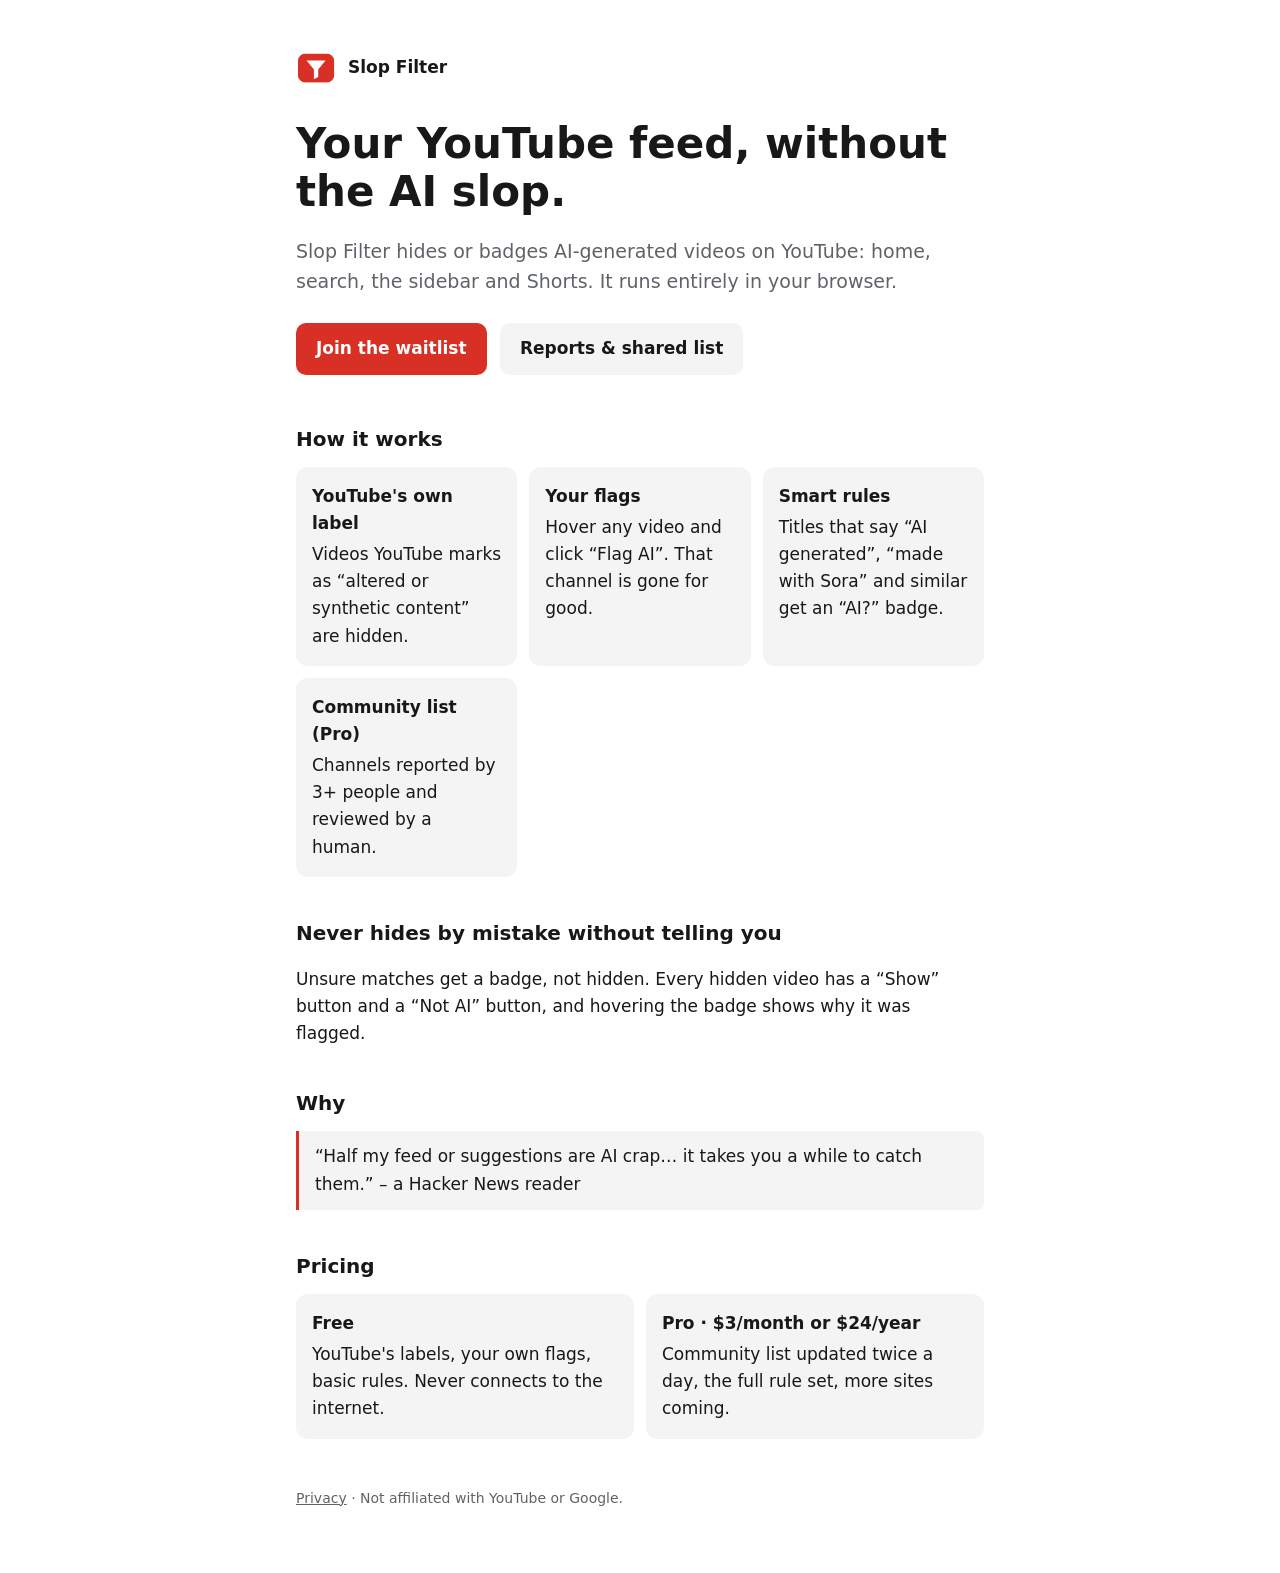
==== site/index.html @ 5c4ff8c9 "Redesign UI, page pill, community repo split, live-test fixes" ====
<!doctype html>
<html lang="en">
<head>
  <meta charset="utf-8">
  <meta name="viewport" content="width=device-width, initial-scale=1">
  <title>Slop Filter – hide AI-generated YouTube videos</title>
  <meta name="description" content="A browser extension that hides or badges AI-generated videos on YouTube. Runs entirely in your browser.">
  <link rel="icon" href="icon.png">
  <link rel="stylesheet" href="style.css">
</head>
<body>
<main>
  <header><img src="icon.png" alt=""><strong>Slop Filter</strong></header>

  <h1>Your YouTube feed, without the AI slop.</h1>
  <p class="lead">Slop Filter hides or badges AI-generated videos on YouTube: home, search, the sidebar and Shorts. It runs entirely in your browser.</p>
  <p>
    <!-- Replace with store links after publishing, and with your Google Form link for the waitlist. -->
    <a class="cta" href="WAITLIST_FORM_URL">Join the waitlist</a>
    <a class="cta secondary" href="https://github.com/MohamedAchich/Slop-Filter-Community">Reports &amp; shared list</a>
  </p>

  <h2>How it works</h2>
  <div class="grid">
    <div class="card"><b>YouTube's own label</b>Videos YouTube marks as “altered or synthetic content” are hidden.</div>
    <div class="card"><b>Your flags</b>Hover any video and click “Flag AI”. That channel is gone for good.</div>
    <div class="card"><b>Smart rules</b>Titles that say “AI generated”, “made with Sora” and similar get an “AI?” badge.</div>
    <div class="card"><b>Community list (Pro)</b>Channels reported by 3+ people and reviewed by a human.</div>
  </div>

  <h2>Never hides by mistake without telling you</h2>
  <p>Unsure matches get a badge, not hidden. Every hidden video has a “Show” button and a “Not AI” button, and hovering the badge shows why it was flagged.</p>

  <h2>Why</h2>
  <blockquote>“Half my feed or suggestions are AI crap… it takes you a while to catch them.” – a Hacker News reader</blockquote>

  <h2>Pricing</h2>
  <div class="grid">
    <div class="card"><b>Free</b>YouTube's labels, your own flags, basic rules. Never connects to the internet.</div>
    <div class="card"><b>Pro · $3/month or $24/year</b>Community list updated twice a day, the full rule set, more sites coming.</div>
  </div>

  <footer>
    <a href="privacy.html">Privacy</a> · Not affiliated with YouTube or Google.
  </footer>
</main>
</body>
</html>
---- site/style.css ----
:root { --bg:#fff; --text:#18181b; --muted:#5f6368; --card:#f4f4f5; --accent:#d93025; color-scheme: light dark; }
@media (prefers-color-scheme: dark) { :root { --bg:#141416; --text:#f4f4f5; --muted:#a1a1aa; --card:#222226; --accent:#f28b82; } }
* { box-sizing: border-box; }
body { margin:0; background:var(--bg); color:var(--text); font:17px/1.6 system-ui,-apple-system,"Segoe UI",Roboto,sans-serif; }
main { max-width: 720px; margin: 0 auto; padding: 48px 16px 64px; }
header { display:flex; align-items:center; gap:12px; margin-bottom:32px; }
header img { width:40px; height:40px; }
h1 { font-size: clamp(28px, 6vw, 42px); line-height:1.15; margin: 0 0 16px; }
h2 { font-size: 20px; margin: 40px 0 12px; }
p, li { color: var(--text); }
.lead { font-size: 19px; color: var(--muted); }
.cta { display:inline-block; margin: 8px 8px 8px 0; padding: 12px 20px; border-radius: 10px; background: var(--accent); color: #fff; font-weight: 600; text-decoration: none; }
.cta.secondary { background: var(--card); color: var(--text); }
.grid { display:grid; grid-template-columns: repeat(auto-fit, minmax(200px, 1fr)); gap: 12px; }
.card { background: var(--card); border-radius: 12px; padding: 16px; }
.card b { display:block; margin-bottom: 4px; }
blockquote { margin: 0; padding: 12px 16px; border-left: 3px solid var(--accent); background: var(--card); border-radius: 0 8px 8px 0; }
footer { margin-top: 48px; color: var(--muted); font-size: 14px; }
a { color: inherit; }
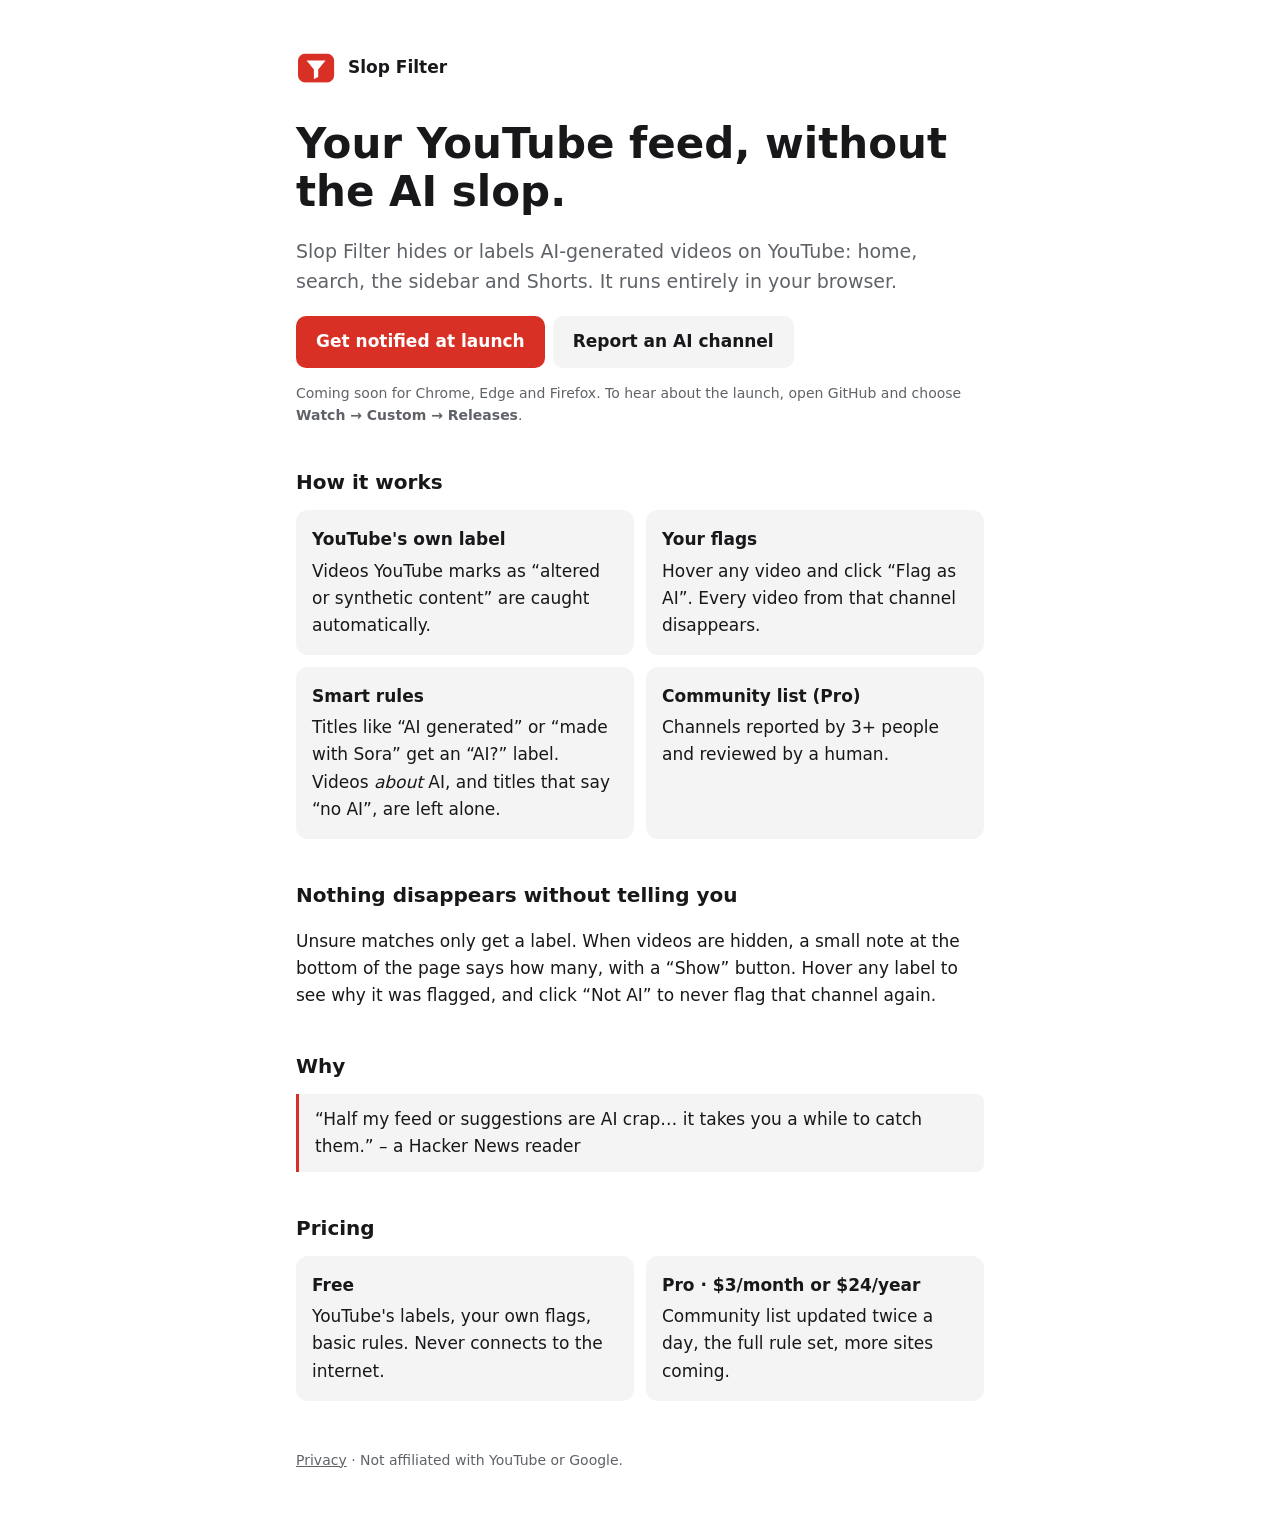
==== commit 14196880: "Landing page: current wording, launch notify link, layout" ====
--- a/site/index.html
+++ b/site/index.html
@@ -4,7 +4,7 @@
   <meta charset="utf-8">
   <meta name="viewport" content="width=device-width, initial-scale=1">
   <title>Slop Filter – hide AI-generated YouTube videos</title>
-  <meta name="description" content="A browser extension that hides or badges AI-generated videos on YouTube. Runs entirely in your browser.">
+  <meta name="description" content="A browser extension that hides or labels AI-generated videos on YouTube. Runs entirely in your browser.">
   <link rel="icon" href="icon.png">
   <link rel="stylesheet" href="style.css">
 </head>
@@ -13,23 +13,24 @@
   <header><img src="icon.png" alt=""><strong>Slop Filter</strong></header>
 
   <h1>Your YouTube feed, without the AI slop.</h1>
-  <p class="lead">Slop Filter hides or badges AI-generated videos on YouTube: home, search, the sidebar and Shorts. It runs entirely in your browser.</p>
-  <p>
-    <!-- Replace with store links after publishing, and with your Google Form link for the waitlist. -->
-    <a class="cta" href="WAITLIST_FORM_URL">Join the waitlist</a>
-    <a class="cta secondary" href="https://github.com/MohamedAchich/Slop-Filter-Community">Reports &amp; shared list</a>
+  <p class="lead">Slop Filter hides or labels AI-generated videos on YouTube: home, search, the sidebar and Shorts. It runs entirely in your browser.</p>
+  <p class="actions">
+    <!-- At launch: replace the first link with the store links (Chrome, Edge, Firefox). -->
+    <a class="cta" href="https://github.com/MohamedAchich/Slop-Filter-Community">Get notified at launch</a>
+    <a class="cta secondary" href="https://github.com/MohamedAchich/Slop-Filter-Community">Report an AI channel</a>
   </p>
+  <p class="note">Coming soon for Chrome, Edge and Firefox. To hear about the launch, open GitHub and choose <b>Watch → Custom → Releases</b>.</p>
 
   <h2>How it works</h2>
   <div class="grid">
-    <div class="card"><b>YouTube's own label</b>Videos YouTube marks as “altered or synthetic content” are hidden.</div>
-    <div class="card"><b>Your flags</b>Hover any video and click “Flag AI”. That channel is gone for good.</div>
-    <div class="card"><b>Smart rules</b>Titles that say “AI generated”, “made with Sora” and similar get an “AI?” badge.</div>
+    <div class="card"><b>YouTube's own label</b>Videos YouTube marks as “altered or synthetic content” are caught automatically.</div>
+    <div class="card"><b>Your flags</b>Hover any video and click “Flag as AI”. Every video from that channel disappears.</div>
+    <div class="card"><b>Smart rules</b>Titles like “AI generated” or “made with Sora” get an “AI?” label. Videos <em>about</em> AI, and titles that say “no AI”, are left alone.</div>
     <div class="card"><b>Community list (Pro)</b>Channels reported by 3+ people and reviewed by a human.</div>
   </div>
 
-  <h2>Never hides by mistake without telling you</h2>
-  <p>Unsure matches get a badge, not hidden. Every hidden video has a “Show” button and a “Not AI” button, and hovering the badge shows why it was flagged.</p>
+  <h2>Nothing disappears without telling you</h2>
+  <p>Unsure matches only get a label. When videos are hidden, a small note at the bottom of the page says how many, with a “Show” button. Hover any label to see why it was flagged, and click “Not AI” to never flag that channel again.</p>
 
   <h2>Why</h2>
   <blockquote>“Half my feed or suggestions are AI crap… it takes you a while to catch them.” – a Hacker News reader</blockquote>
--- a/site/style.css
+++ b/site/style.css
@@ -1,5 +1,5 @@
 :root { --bg:#fff; --text:#18181b; --muted:#5f6368; --card:#f4f4f5; --accent:#d93025; color-scheme: light dark; }
-@media (prefers-color-scheme: dark) { :root { --bg:#141416; --text:#f4f4f5; --muted:#a1a1aa; --card:#222226; --accent:#f28b82; } }
+@media (prefers-color-scheme: dark) { :root { --bg:#141416; --text:#f4f4f5; --muted:#a1a1aa; --card:#222226; --accent:#e5332a; } }
 * { box-sizing: border-box; }
 body { margin:0; background:var(--bg); color:var(--text); font:17px/1.6 system-ui,-apple-system,"Segoe UI",Roboto,sans-serif; }
 main { max-width: 720px; margin: 0 auto; padding: 48px 16px 64px; }
@@ -11,7 +11,11 @@
 .lead { font-size: 19px; color: var(--muted); }
 .cta { display:inline-block; margin: 8px 8px 8px 0; padding: 12px 20px; border-radius: 10px; background: var(--accent); color: #fff; font-weight: 600; text-decoration: none; }
 .cta.secondary { background: var(--card); color: var(--text); }
-.grid { display:grid; grid-template-columns: repeat(auto-fit, minmax(200px, 1fr)); gap: 12px; }
+.grid { display:grid; grid-template-columns: repeat(2, minmax(0, 1fr)); gap: 12px; }
+@media (max-width: 560px) { .grid { grid-template-columns: 1fr; } }
+.actions { display:flex; flex-wrap:wrap; gap: 8px; margin: 20px 0 8px; }
+.actions .cta { margin: 0; }
+.note { color: var(--muted); font-size: 14px; }
 .card { background: var(--card); border-radius: 12px; padding: 16px; }
 .card b { display:block; margin-bottom: 4px; }
 blockquote { margin: 0; padding: 12px 16px; border-left: 3px solid var(--accent); background: var(--card); border-radius: 0 8px 8px 0; }
